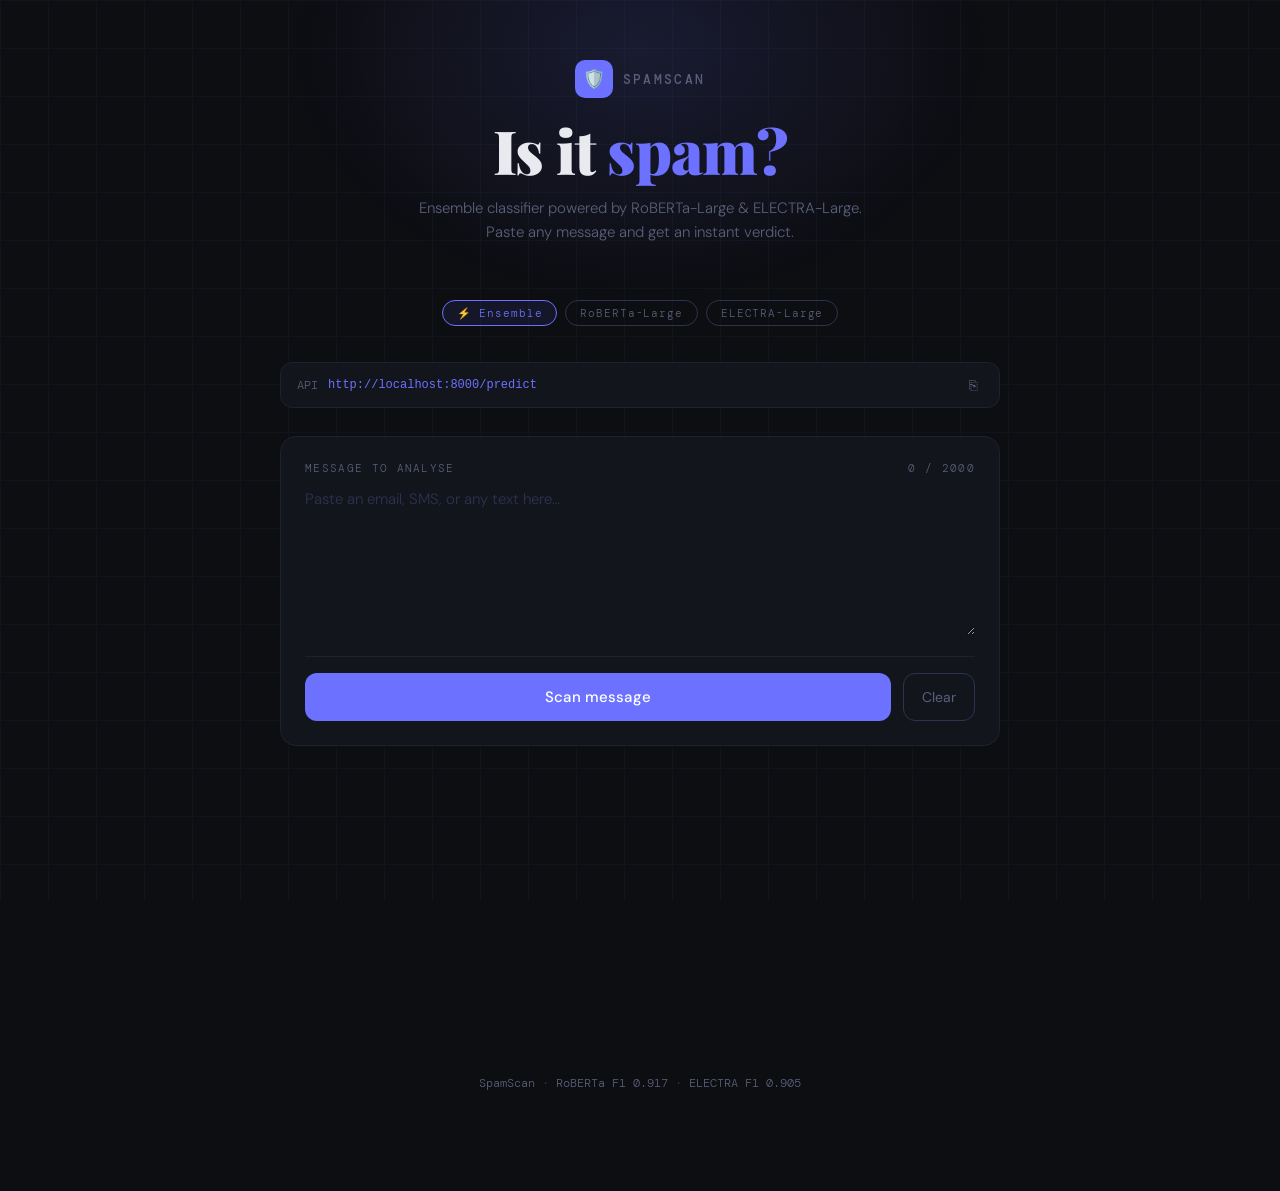
==== webapp.html @ 63e4137a "API Start" ====
<!DOCTYPE html>
<html lang="en">
<head>
<meta charset="UTF-8" />
<meta name="viewport" content="width=device-width, initial-scale=1.0" />
<title>SpamScan — Spam Detection</title>
<link rel="preconnect" href="https://fonts.googleapis.com" />
<link href="https://fonts.googleapis.com/css2?family=DM+Mono:wght@400;500&family=Playfair+Display:wght@700;900&family=DM+Sans:wght@300;400;500&display=swap" rel="stylesheet" />

<style>
  :root {
    --bg:        #0d0e12;
    --surface:   #13151c;
    --border:    #1e2130;
    --border-hi: #2e3250;
    --text:      #e8eaf0;
    --muted:     #5a5f7a;
    --accent:    #6c72ff;
    --accent-lo: #6c72ff18;
    --spam:      #ff4f6b;
    --spam-lo:   #ff4f6b18;
    --ham:       #2ecc8f;
    --ham-lo:    #2ecc8f18;
    --radius:    12px;
  }

  *, *::before, *::after { box-sizing: border-box; margin: 0; padding: 0; }

  body {
    background: var(--bg);
    color: var(--text);
    font-family: 'DM Sans', sans-serif;
    font-weight: 300;
    min-height: 100vh;
    display: flex;
    flex-direction: column;
    align-items: center;
    padding: 60px 20px 100px;
    overflow-x: hidden;
  }

  /* ── Background grid ── */
  body::before {
    content: '';
    position: fixed;
    inset: 0;
    background-image:
      linear-gradient(var(--border) 1px, transparent 1px),
      linear-gradient(90deg, var(--border) 1px, transparent 1px);
    background-size: 48px 48px;
    opacity: 0.35;
    pointer-events: none;
    z-index: 0;
  }

  body::after {
    content: '';
    position: fixed;
    top: -200px; left: 50%;
    transform: translateX(-50%);
    width: 700px; height: 500px;
    background: radial-gradient(ellipse at center, #6c72ff22 0%, transparent 70%);
    pointer-events: none;
    z-index: 0;
  }

  .wrap {
    position: relative;
    z-index: 1;
    width: 100%;
    max-width: 720px;
  }

  /* ── Header ── */
  header {
    margin-bottom: 56px;
    text-align: center;
  }

  .logo-mark {
    display: inline-flex;
    align-items: center;
    gap: 10px;
    margin-bottom: 20px;
  }

  .logo-icon {
    width: 38px; height: 38px;
    background: var(--accent);
    border-radius: 10px;
    display: flex; align-items: center; justify-content: center;
    font-size: 18px;
  }

  .logo-name {
    font-family: 'DM Mono', monospace;
    font-size: 13px;
    font-weight: 500;
    letter-spacing: 0.18em;
    text-transform: uppercase;
    color: var(--muted);
  }

  h1 {
    font-family: 'Playfair Display', serif;
    font-size: clamp(2.4rem, 6vw, 3.8rem);
    font-weight: 900;
    line-height: 1.05;
    letter-spacing: -0.02em;
    margin-bottom: 14px;
  }

  h1 span { color: var(--accent); }

  .subtitle {
    color: var(--muted);
    font-size: 15px;
    line-height: 1.6;
    max-width: 460px;
    margin: 0 auto;
  }

  /* ── Model badge row ── */
  .model-row {
    display: flex;
    gap: 8px;
    justify-content: center;
    margin-bottom: 36px;
    flex-wrap: wrap;
  }

  .model-badge {
    padding: 5px 14px;
    border-radius: 999px;
    border: 1px solid var(--border-hi);
    font-family: 'DM Mono', monospace;
    font-size: 11px;
    letter-spacing: 0.08em;
    color: var(--muted);
    cursor: pointer;
    transition: all 0.18s;
    user-select: none;
  }

  .model-badge:hover { border-color: var(--accent); color: var(--accent); }

  .model-badge.active {
    background: var(--accent-lo);
    border-color: var(--accent);
    color: var(--accent);
  }

  /* ── Input card ── */
  .input-card {
    background: var(--surface);
    border: 1px solid var(--border);
    border-radius: 16px;
    padding: 24px;
    margin-bottom: 24px;
    transition: border-color 0.2s;
  }

  .input-card:focus-within { border-color: var(--border-hi); }

  .input-label {
    font-family: 'DM Mono', monospace;
    font-size: 11px;
    letter-spacing: 0.12em;
    text-transform: uppercase;
    color: var(--muted);
    margin-bottom: 12px;
    display: flex;
    justify-content: space-between;
    align-items: center;
  }

  #char-count { font-size: 11px; color: var(--muted); }

  textarea {
    width: 100%;
    min-height: 148px;
    background: transparent;
    border: none;
    outline: none;
    color: var(--text);
    font-family: 'DM Sans', sans-serif;
    font-size: 15px;
    font-weight: 300;
    line-height: 1.7;
    resize: vertical;
  }

  textarea::placeholder { color: #2e3250; }

  .btn-row {
    display: flex;
    gap: 12px;
    align-items: center;
    margin-top: 16px;
    padding-top: 16px;
    border-top: 1px solid var(--border);
  }

  .btn-scan {
    flex: 1;
    padding: 14px 24px;
    background: var(--accent);
    border: none;
    border-radius: var(--radius);
    color: #fff;
    font-family: 'DM Sans', sans-serif;
    font-size: 15px;
    font-weight: 500;
    letter-spacing: 0.01em;
    cursor: pointer;
    transition: opacity 0.18s, transform 0.12s;
    display: flex;
    align-items: center;
    justify-content: center;
    gap: 8px;
  }

  .btn-scan:hover { opacity: 0.88; }
  .btn-scan:active { transform: scale(0.98); }
  .btn-scan:disabled { opacity: 0.4; cursor: not-allowed; }

  .btn-clear {
    padding: 14px 18px;
    background: transparent;
    border: 1px solid var(--border-hi);
    border-radius: var(--radius);
    color: var(--muted);
    font-family: 'DM Sans', sans-serif;
    font-size: 14px;
    cursor: pointer;
    transition: all 0.18s;
  }

  .btn-clear:hover { border-color: var(--text); color: var(--text); }

  /* ── Spinner ── */
  .spinner {
    width: 16px; height: 16px;
    border: 2px solid #ffffff44;
    border-top-color: #fff;
    border-radius: 50%;
    animation: spin 0.7s linear infinite;
    display: none;
  }

  @keyframes spin { to { transform: rotate(360deg); } }

  /* ── Result card ── */
  .result-card {
    background: var(--surface);
    border: 1px solid var(--border);
    border-radius: 16px;
    overflow: hidden;
    opacity: 0;
    transform: translateY(16px);
    transition: opacity 0.35s, transform 0.35s;
    margin-bottom: 24px;
  }

  .result-card.visible { opacity: 1; transform: translateY(0); }

  .result-card.spam  { border-color: var(--spam);  }
  .result-card.ham   { border-color: var(--ham);   }

  .result-header {
    padding: 20px 24px;
    display: flex;
    align-items: center;
    gap: 14px;
  }

  .result-card.spam .result-header { background: var(--spam-lo); }
  .result-card.ham  .result-header { background: var(--ham-lo); }

  .verdict-icon {
    font-size: 28px;
    line-height: 1;
  }

  .verdict-label {
    flex: 1;
  }

  .verdict-label h2 {
    font-family: 'Playfair Display', serif;
    font-size: 1.55rem;
    font-weight: 700;
    letter-spacing: -0.01em;
    line-height: 1.1;
  }

  .result-card.spam .verdict-label h2 { color: var(--spam); }
  .result-card.ham  .verdict-label h2 { color: var(--ham); }

  .verdict-label p {
    font-size: 13px;
    color: var(--muted);
    margin-top: 3px;
  }

  .prob-big {
    font-family: 'DM Mono', monospace;
    font-size: 2rem;
    font-weight: 500;
    line-height: 1;
  }

  .result-card.spam .prob-big { color: var(--spam); }
  .result-card.ham  .prob-big { color: var(--ham); }

  /* ── Progress bar ── */
  .prob-bar-wrap {
    padding: 0 24px 20px;
  }

  .prob-bar-track {
    height: 6px;
    background: var(--border);
    border-radius: 3px;
    overflow: hidden;
    margin-bottom: 8px;
  }

  .prob-bar-fill {
    height: 100%;
    border-radius: 3px;
    width: 0%;
    transition: width 0.7s cubic-bezier(0.22, 1, 0.36, 1);
  }

  .result-card.spam .prob-bar-fill { background: var(--spam); }
  .result-card.ham  .prob-bar-fill { background: var(--ham); }

  .prob-bar-labels {
    display: flex;
    justify-content: space-between;
    font-family: 'DM Mono', monospace;
    font-size: 10px;
    color: var(--muted);
  }

  /* ── Model breakdown ── */
  .breakdown {
    border-top: 1px solid var(--border);
    padding: 18px 24px;
    display: grid;
    grid-template-columns: 1fr 1fr;
    gap: 12px;
  }

  .model-row-item {
    background: var(--bg);
    border: 1px solid var(--border);
    border-radius: 10px;
    padding: 14px 16px;
  }

  .model-row-item .m-name {
    font-family: 'DM Mono', monospace;
    font-size: 10px;
    letter-spacing: 0.1em;
    text-transform: uppercase;
    color: var(--muted);
    margin-bottom: 6px;
  }

  .model-row-item .m-prob {
    font-family: 'DM Mono', monospace;
    font-size: 1.2rem;
    font-weight: 500;
  }

  .model-row-item .m-verdict {
    font-size: 12px;
    margin-top: 2px;
  }

  .col-spam { color: var(--spam); }
  .col-ham  { color: var(--ham); }

  /* ── Error ── */
  .error-banner {
    background: #ff4f6b18;
    border: 1px solid var(--spam);
    border-radius: var(--radius);
    padding: 14px 18px;
    font-size: 14px;
    color: var(--spam);
    margin-bottom: 20px;
    display: none;
  }

  /* ── Footer ── */
  footer {
    margin-top: 40px;
    text-align: center;
    font-size: 12px;
    color: var(--muted);
    font-family: 'DM Mono', monospace;
  }

  footer span { color: var(--border-hi); }

  /* ── API url hint ── */
  .api-hint {
    display: flex;
    align-items: center;
    gap: 10px;
    background: var(--surface);
    border: 1px solid var(--border);
    border-radius: var(--radius);
    padding: 12px 16px;
    margin-bottom: 28px;
    font-family: 'DM Mono', monospace;
    font-size: 12px;
    color: var(--muted);
  }

  .api-hint code {
    color: var(--accent);
    flex: 1;
    overflow: hidden;
    text-overflow: ellipsis;
    white-space: nowrap;
  }

  .copy-btn {
    background: none;
    border: none;
    color: var(--muted);
    cursor: pointer;
    font-size: 14px;
    padding: 2px 6px;
    border-radius: 4px;
    transition: color 0.15s;
  }

  .copy-btn:hover { color: var(--text); }
</style>
</head>
<body>
<div class="wrap">

  <header>
    <div class="logo-mark">
      <div class="logo-icon">🛡️</div>
      <span class="logo-name">SpamScan</span>
    </div>
    <h1>Is it <span>spam?</span></h1>
    <p class="subtitle">Ensemble classifier powered by RoBERTa-Large &amp; ELECTRA-Large. Paste any message and get an instant verdict.</p>
  </header>

  <!-- Model selector -->
  <div class="model-row">
    <div class="model-badge active" data-model="ensemble">⚡ Ensemble</div>
    <div class="model-badge" data-model="roberta">RoBERTa-Large</div>
    <div class="model-badge" data-model="electra">ELECTRA-Large</div>
  </div>

  <!-- API URL hint -->
  <div class="api-hint">
    <span>API</span>
    <code id="api-url">http://localhost:8000/predict</code>
    <button class="copy-btn" onclick="copyAPI()" title="Copy URL">⎘</button>
  </div>

  <!-- Error banner -->
  <div class="error-banner" id="error-banner"></div>

  <!-- Input -->
  <div class="input-card">
    <div class="input-label">
      <span>Message to analyse</span>
      <span id="char-count">0 / 2000</span>
    </div>
    <textarea id="msg-input" maxlength="2000"
      placeholder="Paste an email, SMS, or any text here…"></textarea>
    <div class="btn-row">
      <button class="btn-scan" id="scan-btn" onclick="runScan()">
        <div class="spinner" id="spinner"></div>
        <span id="btn-label">Scan message</span>
      </button>
      <button class="btn-clear" onclick="clearAll()">Clear</button>
    </div>
  </div>

  <!-- Result -->
  <div class="result-card" id="result-card">
    <div class="result-header">
      <div class="verdict-icon" id="verdict-icon">🛡️</div>
      <div class="verdict-label">
        <h2 id="verdict-text">—</h2>
        <p id="verdict-sub">—</p>
      </div>
      <div class="prob-big" id="prob-big">—</div>
    </div>
    <div class="prob-bar-wrap">
      <div class="prob-bar-track">
        <div class="prob-bar-fill" id="prob-bar"></div>
      </div>
      <div class="prob-bar-labels">
        <span>Ham</span>
        <span id="threshold-label">Threshold: 0.35</span>
        <span>Spam</span>
      </div>
    </div>
    <div class="breakdown" id="breakdown">
      <div class="model-row-item" id="roberta-item">
        <div class="m-name">RoBERTa-Large</div>
        <div class="m-prob" id="roberta-prob">—</div>
        <div class="m-verdict" id="roberta-verdict">—</div>
      </div>
      <div class="model-row-item" id="electra-item">
        <div class="m-name">ELECTRA-Large</div>
        <div class="m-prob" id="electra-prob">—</div>
        <div class="m-verdict" id="electra-verdict">—</div>
      </div>
    </div>
  </div>

  <footer>
    SpamScan <span>·</span> RoBERTa F1 0.917 <span>·</span> ELECTRA F1 0.905
  </footer>

</div>

<script>
  // ── Config ────────────────────────────────────────────────────────────────
  const API_BASE = 'http://localhost:8000';
  let selectedModel = 'ensemble';

  // ── Model selector ────────────────────────────────────────────────────────
  document.querySelectorAll('.model-badge').forEach(badge => {
    badge.addEventListener('click', () => {
      document.querySelectorAll('.model-badge').forEach(b => b.classList.remove('active'));
      badge.classList.add('active');
      selectedModel = badge.dataset.model;
    });
  });

  // ── Char counter ──────────────────────────────────────────────────────────
  const input = document.getElementById('msg-input');
  input.addEventListener('input', () => {
    document.getElementById('char-count').textContent = `${input.value.length} / 2000`;
  });

  // ── Scan ──────────────────────────────────────────────────────────────────
  async function runScan() {
    const text = input.value.trim();
    if (!text) return;

    setLoading(true);
    hideError();
    hideResult();

    try {
      const res = await fetch(`${API_BASE}/predict`, {
        method: 'POST',
        headers: { 'Content-Type': 'application/json' },
        body: JSON.stringify({ text, model: selectedModel }),
      });

      if (!res.ok) {
        const err = await res.json().catch(() => ({ detail: res.statusText }));
        throw new Error(err.detail || 'Request failed');
      }

      const data = await res.json();
      renderResult(data);
    } catch (e) {
      showError(e.message.includes('Failed to fetch')
        ? 'Cannot reach the API. Make sure the server is running at ' + API_BASE
        : e.message);
    } finally {
      setLoading(false);
    }
  }

  function renderResult(data) {
    const isSpam = data.is_spam;
    const prob   = data.spam_probability;
    const pct    = Math.round(prob * 100);

    const card = document.getElementById('result-card');
    card.className = 'result-card ' + (isSpam ? 'spam' : 'ham');

    document.getElementById('verdict-icon').textContent = isSpam ? '🚨' : '✅';
    document.getElementById('verdict-text').textContent = isSpam ? 'Spam detected' : 'Looks clean';
    document.getElementById('verdict-sub').textContent  = isSpam
      ? `Classified as spam by ${data.model_used} model`
      : `No spam signals found — classified as ham`;

    document.getElementById('prob-big').textContent = pct + '%';
    document.getElementById('threshold-label').textContent =
      `Threshold: ${Math.round(data.ensemble_threshold * 100)}%`;

    // Animate bar after paint
    requestAnimationFrame(() => {
      document.getElementById('prob-bar').style.width = pct + '%';
    });

    // Individual model scores
    if (data.roberta) {
      const rp = Math.round(data.roberta.spam_probability * 100);
      document.getElementById('roberta-prob').textContent = rp + '%';
      document.getElementById('roberta-prob').className = 'm-prob ' + (data.roberta.is_spam ? 'col-spam' : 'col-ham');
      document.getElementById('roberta-verdict').textContent = data.roberta.is_spam ? '🚨 Spam' : '✅ Ham';
      document.getElementById('roberta-verdict').className = 'm-verdict ' + (data.roberta.is_spam ? 'col-spam' : 'col-ham');
    }

    if (data.electra) {
      const ep = Math.round(data.electra.spam_probability * 100);
      document.getElementById('electra-prob').textContent = ep + '%';
      document.getElementById('electra-prob').className = 'm-prob ' + (data.electra.is_spam ? 'col-spam' : 'col-ham');
      document.getElementById('electra-verdict').textContent = data.electra.is_spam ? '🚨 Spam' : '✅ Ham';
      document.getElementById('electra-verdict').className = 'm-verdict ' + (data.electra.is_spam ? 'col-spam' : 'col-ham');
    }

    // Hide breakdown when single model
    document.getElementById('breakdown').style.display =
      (data.model_used === 'ensemble') ? 'grid' : 'none';

    // Animate in
    requestAnimationFrame(() => { card.classList.add('visible'); });
  }

  // ── Helpers ───────────────────────────────────────────────────────────────
  function setLoading(on) {
    document.getElementById('scan-btn').disabled = on;
    document.getElementById('spinner').style.display  = on ? 'block' : 'none';
    document.getElementById('btn-label').textContent  = on ? 'Scanning…' : 'Scan message';
  }

  function hideResult() {
    const card = document.getElementById('result-card');
    card.classList.remove('visible');
    document.getElementById('prob-bar').style.width = '0%';
  }

  function clearAll() {
    input.value = '';
    document.getElementById('char-count').textContent = '0 / 2000';
    hideResult();
    hideError();
  }

  function showError(msg) {
    const el = document.getElementById('error-banner');
    el.textContent = '⚠ ' + msg;
    el.style.display = 'block';
  }

  function hideError() {
    document.getElementById('error-banner').style.display = 'none';
  }

  function copyAPI() {
    navigator.clipboard.writeText(`${API_BASE}/predict`).then(() => {
      const btn = document.querySelector('.copy-btn');
      btn.textContent = '✓';
      setTimeout(() => btn.textContent = '⎘', 1500);
    });
  }

  // Enter to submit (Shift+Enter = newline)
  input.addEventListener('keydown', e => {
    if (e.key === 'Enter' && !e.shiftKey) { e.preventDefault(); runScan(); }
  });
</script>
</body>
</html>
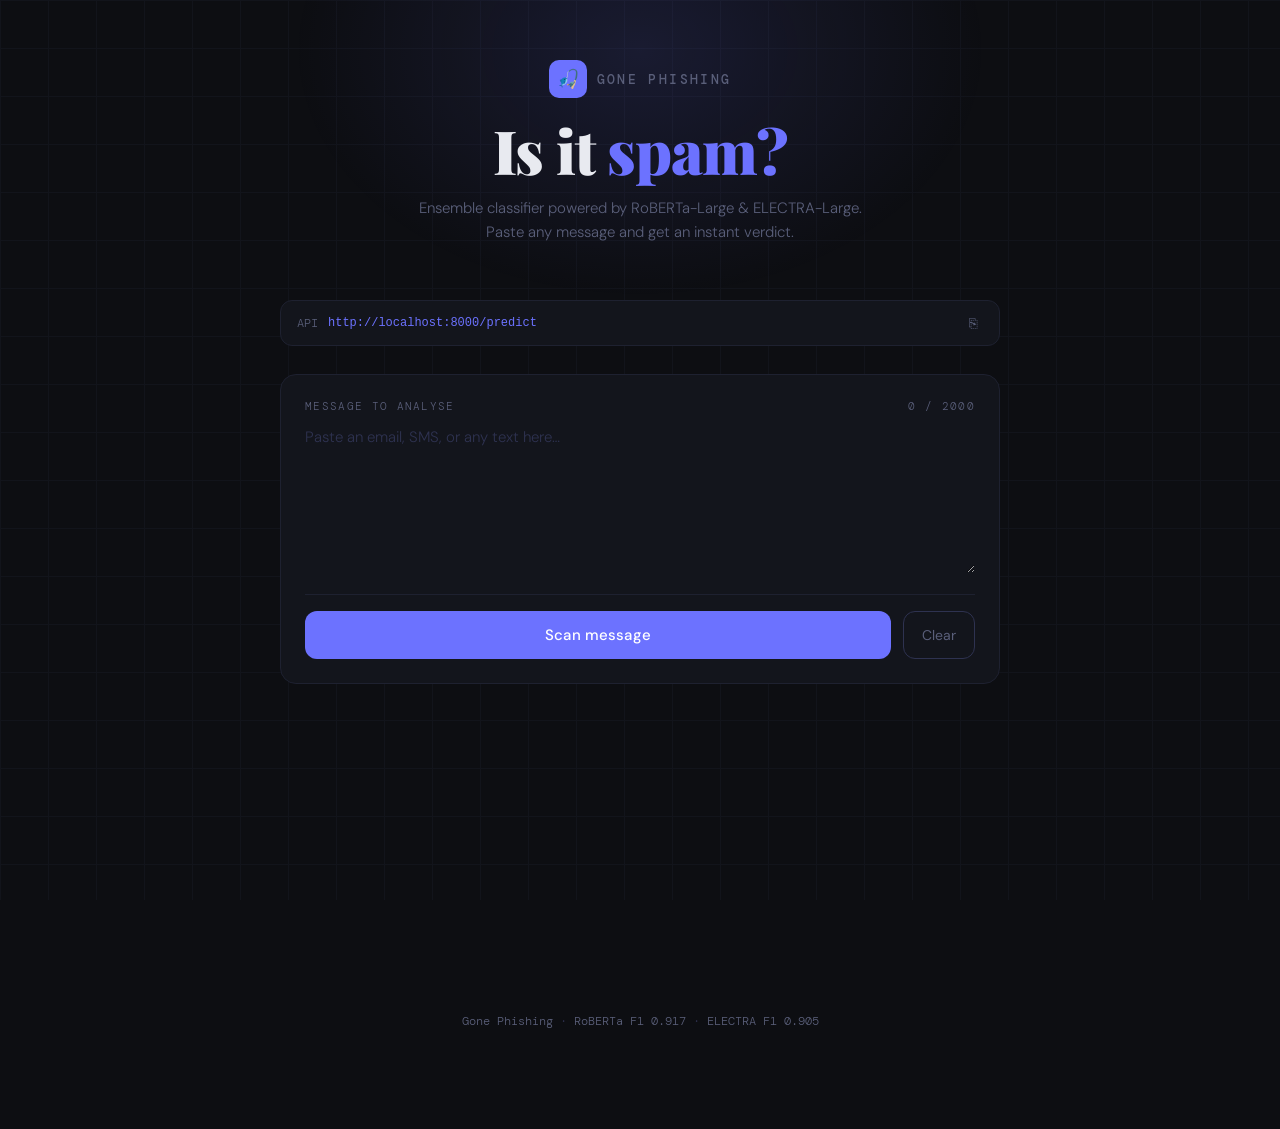
==== commit 51df4921: "Clean up structure" ====
--- a/webapp.html
+++ b/webapp.html
@@ -1,466 +1,24 @@
 <!DOCTYPE html>
 <html lang="en">
 <head>
-<meta charset="UTF-8" />
-<meta name="viewport" content="width=device-width, initial-scale=1.0" />
-<title>SpamScan — Spam Detection</title>
-<link rel="preconnect" href="https://fonts.googleapis.com" />
-<link href="https://fonts.googleapis.com/css2?family=DM+Mono:wght@400;500&family=Playfair+Display:wght@700;900&family=DM+Sans:wght@300;400;500&display=swap" rel="stylesheet" />
-
-<style>
-  :root {
-    --bg:        #0d0e12;
-    --surface:   #13151c;
-    --border:    #1e2130;
-    --border-hi: #2e3250;
-    --text:      #e8eaf0;
-    --muted:     #5a5f7a;
-    --accent:    #6c72ff;
-    --accent-lo: #6c72ff18;
-    --spam:      #ff4f6b;
-    --spam-lo:   #ff4f6b18;
-    --ham:       #2ecc8f;
-    --ham-lo:    #2ecc8f18;
-    --radius:    12px;
-  }
-
-  *, *::before, *::after { box-sizing: border-box; margin: 0; padding: 0; }
-
-  body {
-    background: var(--bg);
-    color: var(--text);
-    font-family: 'DM Sans', sans-serif;
-    font-weight: 300;
-    min-height: 100vh;
-    display: flex;
-    flex-direction: column;
-    align-items: center;
-    padding: 60px 20px 100px;
-    overflow-x: hidden;
-  }
-
-  /* ── Background grid ── */
-  body::before {
-    content: '';
-    position: fixed;
-    inset: 0;
-    background-image:
-      linear-gradient(var(--border) 1px, transparent 1px),
-      linear-gradient(90deg, var(--border) 1px, transparent 1px);
-    background-size: 48px 48px;
-    opacity: 0.35;
-    pointer-events: none;
-    z-index: 0;
-  }
-
-  body::after {
-    content: '';
-    position: fixed;
-    top: -200px; left: 50%;
-    transform: translateX(-50%);
-    width: 700px; height: 500px;
-    background: radial-gradient(ellipse at center, #6c72ff22 0%, transparent 70%);
-    pointer-events: none;
-    z-index: 0;
-  }
-
-  .wrap {
-    position: relative;
-    z-index: 1;
-    width: 100%;
-    max-width: 720px;
-  }
-
-  /* ── Header ── */
-  header {
-    margin-bottom: 56px;
-    text-align: center;
-  }
-
-  .logo-mark {
-    display: inline-flex;
-    align-items: center;
-    gap: 10px;
-    margin-bottom: 20px;
-  }
-
-  .logo-icon {
-    width: 38px; height: 38px;
-    background: var(--accent);
-    border-radius: 10px;
-    display: flex; align-items: center; justify-content: center;
-    font-size: 18px;
-  }
-
-  .logo-name {
-    font-family: 'DM Mono', monospace;
-    font-size: 13px;
-    font-weight: 500;
-    letter-spacing: 0.18em;
-    text-transform: uppercase;
-    color: var(--muted);
-  }
-
-  h1 {
-    font-family: 'Playfair Display', serif;
-    font-size: clamp(2.4rem, 6vw, 3.8rem);
-    font-weight: 900;
-    line-height: 1.05;
-    letter-spacing: -0.02em;
-    margin-bottom: 14px;
-  }
-
-  h1 span { color: var(--accent); }
-
-  .subtitle {
-    color: var(--muted);
-    font-size: 15px;
-    line-height: 1.6;
-    max-width: 460px;
-    margin: 0 auto;
-  }
-
-  /* ── Model badge row ── */
-  .model-row {
-    display: flex;
-    gap: 8px;
-    justify-content: center;
-    margin-bottom: 36px;
-    flex-wrap: wrap;
-  }
-
-  .model-badge {
-    padding: 5px 14px;
-    border-radius: 999px;
-    border: 1px solid var(--border-hi);
-    font-family: 'DM Mono', monospace;
-    font-size: 11px;
-    letter-spacing: 0.08em;
-    color: var(--muted);
-    cursor: pointer;
-    transition: all 0.18s;
-    user-select: none;
-  }
-
-  .model-badge:hover { border-color: var(--accent); color: var(--accent); }
-
-  .model-badge.active {
-    background: var(--accent-lo);
-    border-color: var(--accent);
-    color: var(--accent);
-  }
-
-  /* ── Input card ── */
-  .input-card {
-    background: var(--surface);
-    border: 1px solid var(--border);
-    border-radius: 16px;
-    padding: 24px;
-    margin-bottom: 24px;
-    transition: border-color 0.2s;
-  }
-
-  .input-card:focus-within { border-color: var(--border-hi); }
-
-  .input-label {
-    font-family: 'DM Mono', monospace;
-    font-size: 11px;
-    letter-spacing: 0.12em;
-    text-transform: uppercase;
-    color: var(--muted);
-    margin-bottom: 12px;
-    display: flex;
-    justify-content: space-between;
-    align-items: center;
-  }
-
-  #char-count { font-size: 11px; color: var(--muted); }
-
-  textarea {
-    width: 100%;
-    min-height: 148px;
-    background: transparent;
-    border: none;
-    outline: none;
-    color: var(--text);
-    font-family: 'DM Sans', sans-serif;
-    font-size: 15px;
-    font-weight: 300;
-    line-height: 1.7;
-    resize: vertical;
-  }
-
-  textarea::placeholder { color: #2e3250; }
-
-  .btn-row {
-    display: flex;
-    gap: 12px;
-    align-items: center;
-    margin-top: 16px;
-    padding-top: 16px;
-    border-top: 1px solid var(--border);
-  }
-
-  .btn-scan {
-    flex: 1;
-    padding: 14px 24px;
-    background: var(--accent);
-    border: none;
-    border-radius: var(--radius);
-    color: #fff;
-    font-family: 'DM Sans', sans-serif;
-    font-size: 15px;
-    font-weight: 500;
-    letter-spacing: 0.01em;
-    cursor: pointer;
-    transition: opacity 0.18s, transform 0.12s;
-    display: flex;
-    align-items: center;
-    justify-content: center;
-    gap: 8px;
-  }
-
-  .btn-scan:hover { opacity: 0.88; }
-  .btn-scan:active { transform: scale(0.98); }
-  .btn-scan:disabled { opacity: 0.4; cursor: not-allowed; }
-
-  .btn-clear {
-    padding: 14px 18px;
-    background: transparent;
-    border: 1px solid var(--border-hi);
-    border-radius: var(--radius);
-    color: var(--muted);
-    font-family: 'DM Sans', sans-serif;
-    font-size: 14px;
-    cursor: pointer;
-    transition: all 0.18s;
-  }
-
-  .btn-clear:hover { border-color: var(--text); color: var(--text); }
-
-  /* ── Spinner ── */
-  .spinner {
-    width: 16px; height: 16px;
-    border: 2px solid #ffffff44;
-    border-top-color: #fff;
-    border-radius: 50%;
-    animation: spin 0.7s linear infinite;
-    display: none;
-  }
-
-  @keyframes spin { to { transform: rotate(360deg); } }
-
-  /* ── Result card ── */
-  .result-card {
-    background: var(--surface);
-    border: 1px solid var(--border);
-    border-radius: 16px;
-    overflow: hidden;
-    opacity: 0;
-    transform: translateY(16px);
-    transition: opacity 0.35s, transform 0.35s;
-    margin-bottom: 24px;
-  }
-
-  .result-card.visible { opacity: 1; transform: translateY(0); }
-
-  .result-card.spam  { border-color: var(--spam);  }
-  .result-card.ham   { border-color: var(--ham);   }
-
-  .result-header {
-    padding: 20px 24px;
-    display: flex;
-    align-items: center;
-    gap: 14px;
-  }
-
-  .result-card.spam .result-header { background: var(--spam-lo); }
-  .result-card.ham  .result-header { background: var(--ham-lo); }
-
-  .verdict-icon {
-    font-size: 28px;
-    line-height: 1;
-  }
-
-  .verdict-label {
-    flex: 1;
-  }
-
-  .verdict-label h2 {
-    font-family: 'Playfair Display', serif;
-    font-size: 1.55rem;
-    font-weight: 700;
-    letter-spacing: -0.01em;
-    line-height: 1.1;
-  }
-
-  .result-card.spam .verdict-label h2 { color: var(--spam); }
-  .result-card.ham  .verdict-label h2 { color: var(--ham); }
-
-  .verdict-label p {
-    font-size: 13px;
-    color: var(--muted);
-    margin-top: 3px;
-  }
-
-  .prob-big {
-    font-family: 'DM Mono', monospace;
-    font-size: 2rem;
-    font-weight: 500;
-    line-height: 1;
-  }
-
-  .result-card.spam .prob-big { color: var(--spam); }
-  .result-card.ham  .prob-big { color: var(--ham); }
-
-  /* ── Progress bar ── */
-  .prob-bar-wrap {
-    padding: 0 24px 20px;
-  }
-
-  .prob-bar-track {
-    height: 6px;
-    background: var(--border);
-    border-radius: 3px;
-    overflow: hidden;
-    margin-bottom: 8px;
-  }
-
-  .prob-bar-fill {
-    height: 100%;
-    border-radius: 3px;
-    width: 0%;
-    transition: width 0.7s cubic-bezier(0.22, 1, 0.36, 1);
-  }
-
-  .result-card.spam .prob-bar-fill { background: var(--spam); }
-  .result-card.ham  .prob-bar-fill { background: var(--ham); }
-
-  .prob-bar-labels {
-    display: flex;
-    justify-content: space-between;
-    font-family: 'DM Mono', monospace;
-    font-size: 10px;
-    color: var(--muted);
-  }
-
-  /* ── Model breakdown ── */
-  .breakdown {
-    border-top: 1px solid var(--border);
-    padding: 18px 24px;
-    display: grid;
-    grid-template-columns: 1fr 1fr;
-    gap: 12px;
-  }
-
-  .model-row-item {
-    background: var(--bg);
-    border: 1px solid var(--border);
-    border-radius: 10px;
-    padding: 14px 16px;
-  }
-
-  .model-row-item .m-name {
-    font-family: 'DM Mono', monospace;
-    font-size: 10px;
-    letter-spacing: 0.1em;
-    text-transform: uppercase;
-    color: var(--muted);
-    margin-bottom: 6px;
-  }
-
-  .model-row-item .m-prob {
-    font-family: 'DM Mono', monospace;
-    font-size: 1.2rem;
-    font-weight: 500;
-  }
-
-  .model-row-item .m-verdict {
-    font-size: 12px;
-    margin-top: 2px;
-  }
-
-  .col-spam { color: var(--spam); }
-  .col-ham  { color: var(--ham); }
-
-  /* ── Error ── */
-  .error-banner {
-    background: #ff4f6b18;
-    border: 1px solid var(--spam);
-    border-radius: var(--radius);
-    padding: 14px 18px;
-    font-size: 14px;
-    color: var(--spam);
-    margin-bottom: 20px;
-    display: none;
-  }
-
-  /* ── Footer ── */
-  footer {
-    margin-top: 40px;
-    text-align: center;
-    font-size: 12px;
-    color: var(--muted);
-    font-family: 'DM Mono', monospace;
-  }
-
-  footer span { color: var(--border-hi); }
-
-  /* ── API url hint ── */
-  .api-hint {
-    display: flex;
-    align-items: center;
-    gap: 10px;
-    background: var(--surface);
-    border: 1px solid var(--border);
-    border-radius: var(--radius);
-    padding: 12px 16px;
-    margin-bottom: 28px;
-    font-family: 'DM Mono', monospace;
-    font-size: 12px;
-    color: var(--muted);
-  }
-
-  .api-hint code {
-    color: var(--accent);
-    flex: 1;
-    overflow: hidden;
-    text-overflow: ellipsis;
-    white-space: nowrap;
-  }
-
-  .copy-btn {
-    background: none;
-    border: none;
-    color: var(--muted);
-    cursor: pointer;
-    font-size: 14px;
-    padding: 2px 6px;
-    border-radius: 4px;
-    transition: color 0.15s;
-  }
-
-  .copy-btn:hover { color: var(--text); }
-</style>
+  <meta charset="UTF-8" />
+  <meta name="viewport" content="width=device-width, initial-scale=1.0" />
+  <title>Gone Phishing — Spam Detection</title>
+  <link rel="preconnect" href="https://fonts.googleapis.com" />
+  <link href="https://fonts.googleapis.com/css2?family=DM+Mono:wght@400;500&family=Playfair+Display:wght@700;900&family=DM+Sans:wght@300;400;500&display=swap" rel="stylesheet" />
+  <link rel="stylesheet" href="style.css" />
 </head>
 <body>
 <div class="wrap">
 
   <header>
     <div class="logo-mark">
-      <div class="logo-icon">🛡️</div>
-      <span class="logo-name">SpamScan</span>
+      <div class="logo-icon">🎣</div>
+      <span class="logo-name">Gone Phishing</span>
     </div>
     <h1>Is it <span>spam?</span></h1>
     <p class="subtitle">Ensemble classifier powered by RoBERTa-Large &amp; ELECTRA-Large. Paste any message and get an instant verdict.</p>
   </header>
-
-  <!-- Model selector -->
-  <div class="model-row">
-    <div class="model-badge active" data-model="ensemble">⚡ Ensemble</div>
-    <div class="model-badge" data-model="roberta">RoBERTa-Large</div>
-    <div class="model-badge" data-model="electra">ELECTRA-Large</div>
-  </div>
 
   <!-- API URL hint -->
   <div class="api-hint">
@@ -505,7 +63,7 @@
       </div>
       <div class="prob-bar-labels">
         <span>Ham</span>
-        <span id="threshold-label">Threshold: 0.35</span>
+        <span id="threshold-label">Threshold: 35%</span>
         <span>Spam</span>
       </div>
     </div>
@@ -524,153 +82,10 @@
   </div>
 
   <footer>
-    SpamScan <span>·</span> RoBERTa F1 0.917 <span>·</span> ELECTRA F1 0.905
+    Gone Phishing <span>·</span> RoBERTa F1 0.917 <span>·</span> ELECTRA F1 0.905
   </footer>
 
 </div>
-
-<script>
-  // ── Config ────────────────────────────────────────────────────────────────
-  const API_BASE = 'http://localhost:8000';
-  let selectedModel = 'ensemble';
-
-  // ── Model selector ────────────────────────────────────────────────────────
-  document.querySelectorAll('.model-badge').forEach(badge => {
-    badge.addEventListener('click', () => {
-      document.querySelectorAll('.model-badge').forEach(b => b.classList.remove('active'));
-      badge.classList.add('active');
-      selectedModel = badge.dataset.model;
-    });
-  });
-
-  // ── Char counter ──────────────────────────────────────────────────────────
-  const input = document.getElementById('msg-input');
-  input.addEventListener('input', () => {
-    document.getElementById('char-count').textContent = `${input.value.length} / 2000`;
-  });
-
-  // ── Scan ──────────────────────────────────────────────────────────────────
-  async function runScan() {
-    const text = input.value.trim();
-    if (!text) return;
-
-    setLoading(true);
-    hideError();
-    hideResult();
-
-    try {
-      const res = await fetch(`${API_BASE}/predict`, {
-        method: 'POST',
-        headers: { 'Content-Type': 'application/json' },
-        body: JSON.stringify({ text, model: selectedModel }),
-      });
-
-      if (!res.ok) {
-        const err = await res.json().catch(() => ({ detail: res.statusText }));
-        throw new Error(err.detail || 'Request failed');
-      }
-
-      const data = await res.json();
-      renderResult(data);
-    } catch (e) {
-      showError(e.message.includes('Failed to fetch')
-        ? 'Cannot reach the API. Make sure the server is running at ' + API_BASE
-        : e.message);
-    } finally {
-      setLoading(false);
-    }
-  }
-
-  function renderResult(data) {
-    const isSpam = data.is_spam;
-    const prob   = data.spam_probability;
-    const pct    = Math.round(prob * 100);
-
-    const card = document.getElementById('result-card');
-    card.className = 'result-card ' + (isSpam ? 'spam' : 'ham');
-
-    document.getElementById('verdict-icon').textContent = isSpam ? '🚨' : '✅';
-    document.getElementById('verdict-text').textContent = isSpam ? 'Spam detected' : 'Looks clean';
-    document.getElementById('verdict-sub').textContent  = isSpam
-      ? `Classified as spam by ${data.model_used} model`
-      : `No spam signals found — classified as ham`;
-
-    document.getElementById('prob-big').textContent = pct + '%';
-    document.getElementById('threshold-label').textContent =
-      `Threshold: ${Math.round(data.ensemble_threshold * 100)}%`;
-
-    // Animate bar after paint
-    requestAnimationFrame(() => {
-      document.getElementById('prob-bar').style.width = pct + '%';
-    });
-
-    // Individual model scores
-    if (data.roberta) {
-      const rp = Math.round(data.roberta.spam_probability * 100);
-      document.getElementById('roberta-prob').textContent = rp + '%';
-      document.getElementById('roberta-prob').className = 'm-prob ' + (data.roberta.is_spam ? 'col-spam' : 'col-ham');
-      document.getElementById('roberta-verdict').textContent = data.roberta.is_spam ? '🚨 Spam' : '✅ Ham';
-      document.getElementById('roberta-verdict').className = 'm-verdict ' + (data.roberta.is_spam ? 'col-spam' : 'col-ham');
-    }
-
-    if (data.electra) {
-      const ep = Math.round(data.electra.spam_probability * 100);
-      document.getElementById('electra-prob').textContent = ep + '%';
-      document.getElementById('electra-prob').className = 'm-prob ' + (data.electra.is_spam ? 'col-spam' : 'col-ham');
-      document.getElementById('electra-verdict').textContent = data.electra.is_spam ? '🚨 Spam' : '✅ Ham';
-      document.getElementById('electra-verdict').className = 'm-verdict ' + (data.electra.is_spam ? 'col-spam' : 'col-ham');
-    }
-
-    // Hide breakdown when single model
-    document.getElementById('breakdown').style.display =
-      (data.model_used === 'ensemble') ? 'grid' : 'none';
-
-    // Animate in
-    requestAnimationFrame(() => { card.classList.add('visible'); });
-  }
-
-  // ── Helpers ───────────────────────────────────────────────────────────────
-  function setLoading(on) {
-    document.getElementById('scan-btn').disabled = on;
-    document.getElementById('spinner').style.display  = on ? 'block' : 'none';
-    document.getElementById('btn-label').textContent  = on ? 'Scanning…' : 'Scan message';
-  }
-
-  function hideResult() {
-    const card = document.getElementById('result-card');
-    card.classList.remove('visible');
-    document.getElementById('prob-bar').style.width = '0%';
-  }
-
-  function clearAll() {
-    input.value = '';
-    document.getElementById('char-count').textContent = '0 / 2000';
-    hideResult();
-    hideError();
-  }
-
-  function showError(msg) {
-    const el = document.getElementById('error-banner');
-    el.textContent = '⚠ ' + msg;
-    el.style.display = 'block';
-  }
-
-  function hideError() {
-    document.getElementById('error-banner').style.display = 'none';
-  }
-
-  function copyAPI() {
-    navigator.clipboard.writeText(`${API_BASE}/predict`).then(() => {
-      const btn = document.querySelector('.copy-btn');
-      btn.textContent = '✓';
-      setTimeout(() => btn.textContent = '⎘', 1500);
-    });
-  }
-
-  // Enter to submit (Shift+Enter = newline)
-  input.addEventListener('keydown', e => {
-    if (e.key === 'Enter' && !e.shiftKey) { e.preventDefault(); runScan(); }
-  });
-</script>
+<script src="app.js"></script>
 </body>
 </html>
--- a/style.css
+++ b/style.css
@@ -0,0 +1,401 @@
+:root {
+  --bg:        #0d0e12;
+  --surface:   #13151c;
+  --border:    #1e2130;
+  --border-hi: #2e3250;
+  --text:      #e8eaf0;
+  --muted:     #5a5f7a;
+  --accent:    #6c72ff;
+  --accent-lo: #6c72ff18;
+  --spam:      #ff4f6b;
+  --spam-lo:   #ff4f6b18;
+  --ham:       #2ecc8f;
+  --ham-lo:    #2ecc8f18;
+  --radius:    12px;
+}
+
+*, *::before, *::after { box-sizing: border-box; margin: 0; padding: 0; }
+
+body {
+  background: var(--bg);
+  color: var(--text);
+  font-family: 'DM Sans', sans-serif;
+  font-weight: 300;
+  min-height: 100vh;
+  display: flex;
+  flex-direction: column;
+  align-items: center;
+  padding: 60px 20px 100px;
+  overflow-x: hidden;
+}
+
+/* ── Background grid ── */
+body::before {
+  content: '';
+  position: fixed;
+  inset: 0;
+  background-image:
+    linear-gradient(var(--border) 1px, transparent 1px),
+    linear-gradient(90deg, var(--border) 1px, transparent 1px);
+  background-size: 48px 48px;
+  opacity: 0.35;
+  pointer-events: none;
+  z-index: 0;
+}
+
+body::after {
+  content: '';
+  position: fixed;
+  top: -200px; left: 50%;
+  transform: translateX(-50%);
+  width: 700px; height: 500px;
+  background: radial-gradient(ellipse at center, #6c72ff22 0%, transparent 70%);
+  pointer-events: none;
+  z-index: 0;
+}
+
+.wrap {
+  position: relative;
+  z-index: 1;
+  width: 100%;
+  max-width: 720px;
+}
+
+/* ── Header ── */
+header {
+  margin-bottom: 56px;
+  text-align: center;
+}
+
+.logo-mark {
+  display: inline-flex;
+  align-items: center;
+  gap: 10px;
+  margin-bottom: 20px;
+}
+
+.logo-icon {
+  width: 38px; height: 38px;
+  background: var(--accent);
+  border-radius: 10px;
+  display: flex; align-items: center; justify-content: center;
+  font-size: 18px;
+}
+
+.logo-name {
+  font-family: 'DM Mono', monospace;
+  font-size: 13px;
+  font-weight: 500;
+  letter-spacing: 0.18em;
+  text-transform: uppercase;
+  color: var(--muted);
+}
+
+h1 {
+  font-family: 'Playfair Display', serif;
+  font-size: clamp(2.4rem, 6vw, 3.8rem);
+  font-weight: 900;
+  line-height: 1.05;
+  letter-spacing: -0.02em;
+  margin-bottom: 14px;
+}
+
+h1 span { color: var(--accent); }
+
+.subtitle {
+  color: var(--muted);
+  font-size: 15px;
+  line-height: 1.6;
+  max-width: 460px;
+  margin: 0 auto;
+}
+
+/* ── Input card ── */
+.input-card {
+  background: var(--surface);
+  border: 1px solid var(--border);
+  border-radius: 16px;
+  padding: 24px;
+  margin-bottom: 24px;
+  transition: border-color 0.2s;
+}
+
+.input-card:focus-within { border-color: var(--border-hi); }
+
+.input-label {
+  font-family: 'DM Mono', monospace;
+  font-size: 11px;
+  letter-spacing: 0.12em;
+  text-transform: uppercase;
+  color: var(--muted);
+  margin-bottom: 12px;
+  display: flex;
+  justify-content: space-between;
+  align-items: center;
+}
+
+#char-count { font-size: 11px; color: var(--muted); }
+
+textarea {
+  width: 100%;
+  min-height: 148px;
+  background: transparent;
+  border: none;
+  outline: none;
+  color: var(--text);
+  font-family: 'DM Sans', sans-serif;
+  font-size: 15px;
+  font-weight: 300;
+  line-height: 1.7;
+  resize: vertical;
+}
+
+textarea::placeholder { color: #2e3250; }
+
+.btn-row {
+  display: flex;
+  gap: 12px;
+  align-items: center;
+  margin-top: 16px;
+  padding-top: 16px;
+  border-top: 1px solid var(--border);
+}
+
+.btn-scan {
+  flex: 1;
+  padding: 14px 24px;
+  background: var(--accent);
+  border: none;
+  border-radius: var(--radius);
+  color: #fff;
+  font-family: 'DM Sans', sans-serif;
+  font-size: 15px;
+  font-weight: 500;
+  letter-spacing: 0.01em;
+  cursor: pointer;
+  transition: opacity 0.18s, transform 0.12s;
+  display: flex;
+  align-items: center;
+  justify-content: center;
+  gap: 8px;
+}
+
+.btn-scan:hover { opacity: 0.88; }
+.btn-scan:active { transform: scale(0.98); }
+.btn-scan:disabled { opacity: 0.4; cursor: not-allowed; }
+
+.btn-clear {
+  padding: 14px 18px;
+  background: transparent;
+  border: 1px solid var(--border-hi);
+  border-radius: var(--radius);
+  color: var(--muted);
+  font-family: 'DM Sans', sans-serif;
+  font-size: 14px;
+  cursor: pointer;
+  transition: all 0.18s;
+}
+
+.btn-clear:hover { border-color: var(--text); color: var(--text); }
+
+/* ── Spinner ── */
+.spinner {
+  width: 16px; height: 16px;
+  border: 2px solid #ffffff44;
+  border-top-color: #fff;
+  border-radius: 50%;
+  animation: spin 0.7s linear infinite;
+  display: none;
+}
+
+@keyframes spin { to { transform: rotate(360deg); } }
+
+/* ── Result card ── */
+.result-card {
+  background: var(--surface);
+  border: 1px solid var(--border);
+  border-radius: 16px;
+  overflow: hidden;
+  opacity: 0;
+  transform: translateY(16px);
+  transition: opacity 0.35s, transform 0.35s;
+  margin-bottom: 24px;
+}
+
+.result-card.visible { opacity: 1; transform: translateY(0); }
+
+.result-card.spam  { border-color: var(--spam); }
+.result-card.ham   { border-color: var(--ham); }
+
+.result-header {
+  padding: 20px 24px;
+  display: flex;
+  align-items: center;
+  gap: 14px;
+}
+
+.result-card.spam .result-header { background: var(--spam-lo); }
+.result-card.ham  .result-header { background: var(--ham-lo); }
+
+.verdict-icon {
+  font-size: 28px;
+  line-height: 1;
+}
+
+.verdict-label { flex: 1; }
+
+.verdict-label h2 {
+  font-family: 'Playfair Display', serif;
+  font-size: 1.55rem;
+  font-weight: 700;
+  letter-spacing: -0.01em;
+  line-height: 1.1;
+}
+
+.result-card.spam .verdict-label h2 { color: var(--spam); }
+.result-card.ham  .verdict-label h2 { color: var(--ham); }
+
+.verdict-label p {
+  font-size: 13px;
+  color: var(--muted);
+  margin-top: 3px;
+}
+
+.prob-big {
+  font-family: 'DM Mono', monospace;
+  font-size: 2rem;
+  font-weight: 500;
+  line-height: 1;
+}
+
+.result-card.spam .prob-big { color: var(--spam); }
+.result-card.ham  .prob-big { color: var(--ham); }
+
+/* ── Progress bar ── */
+.prob-bar-wrap {
+  padding: 0 24px 20px;
+}
+
+.prob-bar-track {
+  height: 6px;
+  background: var(--border);
+  border-radius: 3px;
+  overflow: hidden;
+  margin-bottom: 8px;
+}
+
+.prob-bar-fill {
+  height: 100%;
+  border-radius: 3px;
+  width: 0%;
+  transition: width 0.7s cubic-bezier(0.22, 1, 0.36, 1);
+}
+
+.result-card.spam .prob-bar-fill { background: var(--spam); }
+.result-card.ham  .prob-bar-fill { background: var(--ham); }
+
+.prob-bar-labels {
+  display: flex;
+  justify-content: space-between;
+  font-family: 'DM Mono', monospace;
+  font-size: 10px;
+  color: var(--muted);
+}
+
+/* ── Model breakdown ── */
+.breakdown {
+  border-top: 1px solid var(--border);
+  padding: 18px 24px;
+  display: grid;
+  grid-template-columns: 1fr 1fr;
+  gap: 12px;
+}
+
+.model-row-item {
+  background: var(--bg);
+  border: 1px solid var(--border);
+  border-radius: 10px;
+  padding: 14px 16px;
+}
+
+.model-row-item .m-name {
+  font-family: 'DM Mono', monospace;
+  font-size: 10px;
+  letter-spacing: 0.1em;
+  text-transform: uppercase;
+  color: var(--muted);
+  margin-bottom: 6px;
+}
+
+.model-row-item .m-prob {
+  font-family: 'DM Mono', monospace;
+  font-size: 1.2rem;
+  font-weight: 500;
+}
+
+.model-row-item .m-verdict {
+  font-size: 12px;
+  margin-top: 2px;
+}
+
+.col-spam { color: var(--spam); }
+.col-ham  { color: var(--ham); }
+
+/* ── Error ── */
+.error-banner {
+  background: #ff4f6b18;
+  border: 1px solid var(--spam);
+  border-radius: var(--radius);
+  padding: 14px 18px;
+  font-size: 14px;
+  color: var(--spam);
+  margin-bottom: 20px;
+  display: none;
+}
+
+/* ── Footer ── */
+footer {
+  margin-top: 40px;
+  text-align: center;
+  font-size: 12px;
+  color: var(--muted);
+  font-family: 'DM Mono', monospace;
+}
+
+footer span { color: var(--border-hi); }
+
+/* ── API url hint ── */
+.api-hint {
+  display: flex;
+  align-items: center;
+  gap: 10px;
+  background: var(--surface);
+  border: 1px solid var(--border);
+  border-radius: var(--radius);
+  padding: 12px 16px;
+  margin-bottom: 28px;
+  font-family: 'DM Mono', monospace;
+  font-size: 12px;
+  color: var(--muted);
+}
+
+.api-hint code {
+  color: var(--accent);
+  flex: 1;
+  overflow: hidden;
+  text-overflow: ellipsis;
+  white-space: nowrap;
+}
+
+.copy-btn {
+  background: none;
+  border: none;
+  color: var(--muted);
+  cursor: pointer;
+  font-size: 14px;
+  padding: 2px 6px;
+  border-radius: 4px;
+  transition: color 0.15s;
+}
+
+.copy-btn:hover { color: var(--text); }
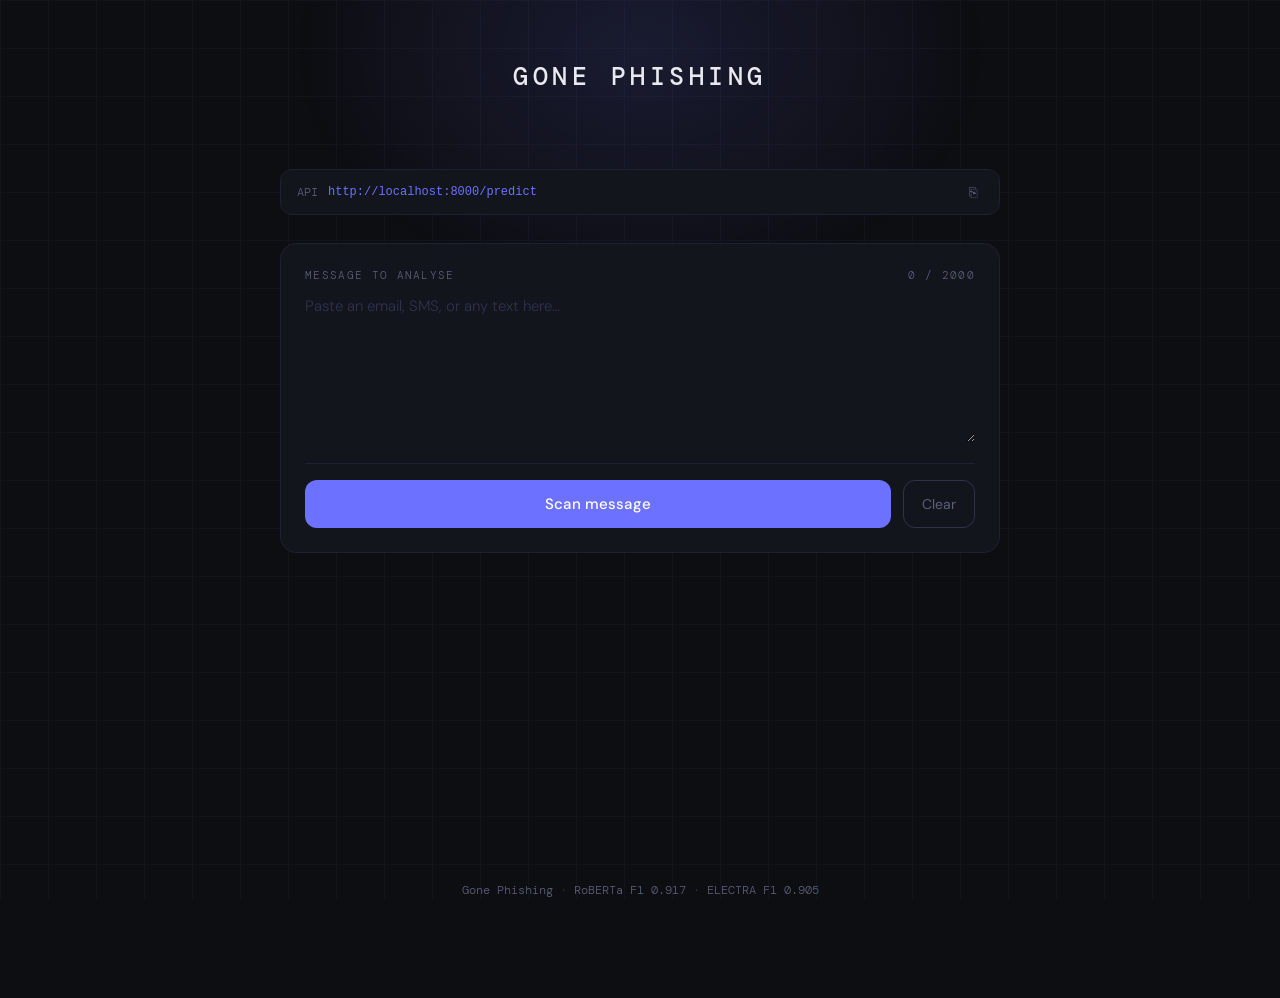
==== commit 1759993e: "Update" ====
--- a/webapp.html
+++ b/webapp.html
@@ -3,7 +3,7 @@
 <head>
   <meta charset="UTF-8" />
   <meta name="viewport" content="width=device-width, initial-scale=1.0" />
-  <title>Gone Phishing — Spam Detection</title>
+  <title>Gone Phishing</title>
   <link rel="preconnect" href="https://fonts.googleapis.com" />
   <link href="https://fonts.googleapis.com/css2?family=DM+Mono:wght@400;500&family=Playfair+Display:wght@700;900&family=DM+Sans:wght@300;400;500&display=swap" rel="stylesheet" />
   <link rel="stylesheet" href="style.css" />
@@ -13,11 +13,8 @@
 
   <header>
     <div class="logo-mark">
-      <div class="logo-icon">🎣</div>
       <span class="logo-name">Gone Phishing</span>
     </div>
-    <h1>Is it <span>spam?</span></h1>
-    <p class="subtitle">Ensemble classifier powered by RoBERTa-Large &amp; ELECTRA-Large. Paste any message and get an instant verdict.</p>
   </header>
 
   <!-- API URL hint -->
--- a/style.css
+++ b/style.css
@@ -74,21 +74,13 @@
   margin-bottom: 20px;
 }
 
-.logo-icon {
-  width: 38px; height: 38px;
-  background: var(--accent);
-  border-radius: 10px;
-  display: flex; align-items: center; justify-content: center;
-  font-size: 18px;
-}
-
 .logo-name {
   font-family: 'DM Mono', monospace;
-  font-size: 13px;
+  font-size: 25px;
   font-weight: 500;
   letter-spacing: 0.18em;
   text-transform: uppercase;
-  color: var(--muted);
+  color: var(--text);
 }
 
 h1 {
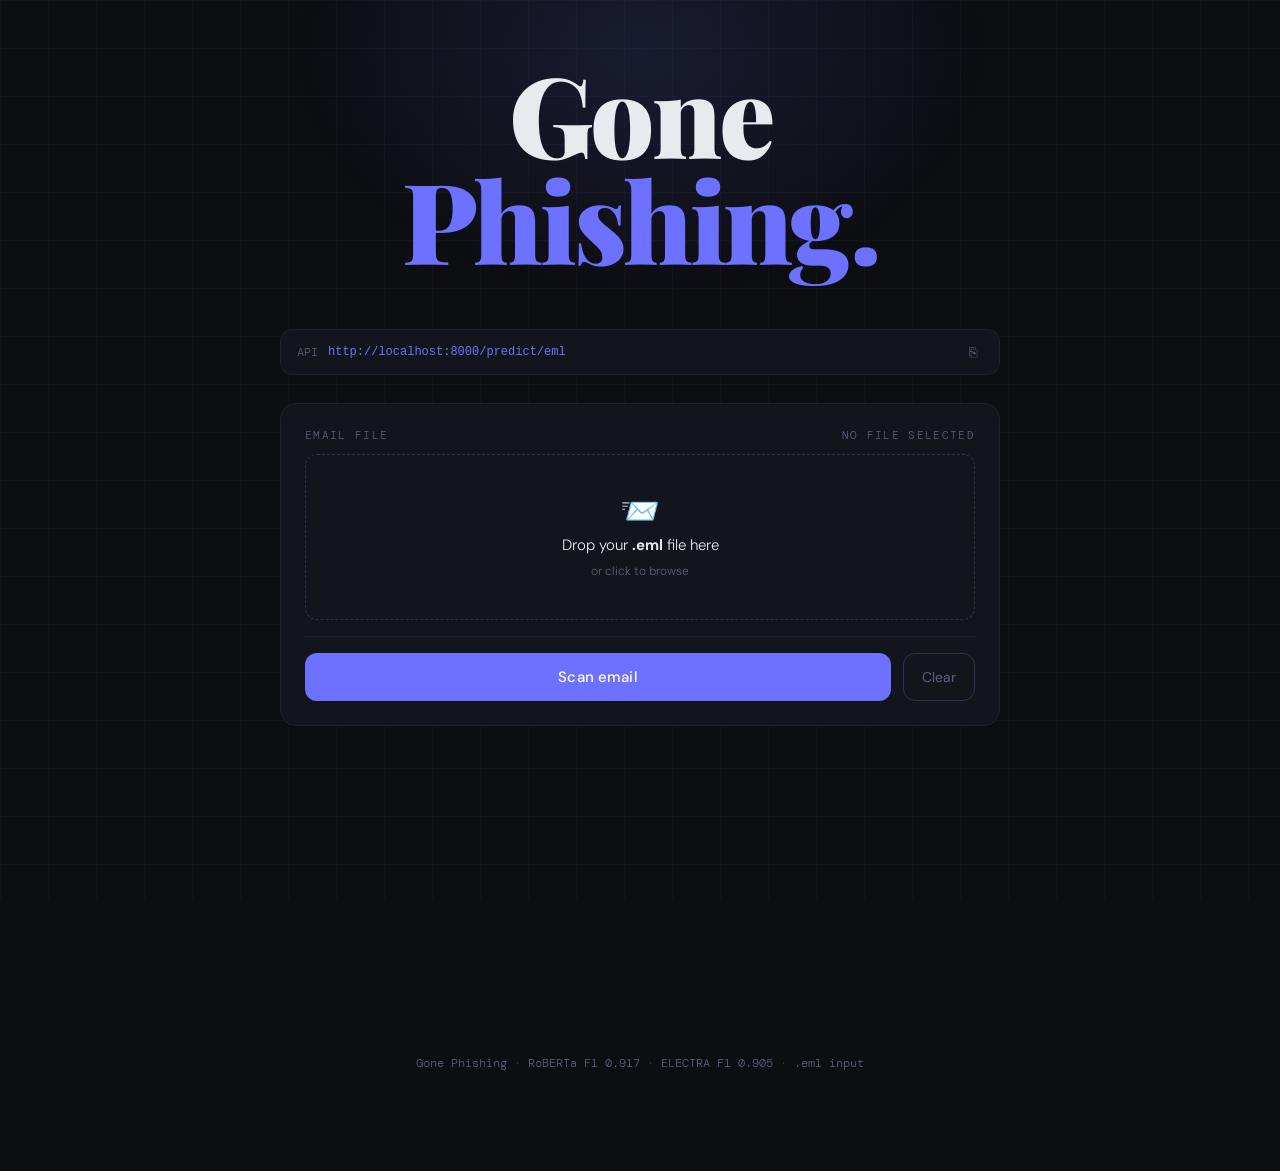
==== commit b2d18b22: "Model Update" ====
--- a/webapp.html
+++ b/webapp.html
@@ -3,7 +3,7 @@
 <head>
   <meta charset="UTF-8" />
   <meta name="viewport" content="width=device-width, initial-scale=1.0" />
-  <title>Gone Phishing</title>
+  <title>Gone Phishing — Spam Detection</title>
   <link rel="preconnect" href="https://fonts.googleapis.com" />
   <link href="https://fonts.googleapis.com/css2?family=DM+Mono:wght@400;500&family=Playfair+Display:wght@700;900&family=DM+Sans:wght@300;400;500&display=swap" rel="stylesheet" />
   <link rel="stylesheet" href="style.css" />
@@ -12,15 +12,13 @@
 <div class="wrap">
 
   <header>
-    <div class="logo-mark">
-      <span class="logo-name">Gone Phishing</span>
-    </div>
+    <h1>Gone<br /><span>Phishing.</span></h1>
   </header>
 
   <!-- API URL hint -->
   <div class="api-hint">
     <span>API</span>
-    <code id="api-url">http://localhost:8000/predict</code>
+    <code id="api-url">http://localhost:8000/predict/eml</code>
     <button class="copy-btn" onclick="copyAPI()" title="Copy URL">⎘</button>
   </div>
 
@@ -28,17 +26,21 @@
   <div class="error-banner" id="error-banner"></div>
 
   <!-- Input -->
-  <div class="input-card">
+  <div class="input-card" id="drop-zone">
     <div class="input-label">
-      <span>Message to analyse</span>
-      <span id="char-count">0 / 2000</span>
+      <span>Email file</span>
+      <span id="file-name">No file selected</span>
     </div>
-    <textarea id="msg-input" maxlength="2000"
-      placeholder="Paste an email, SMS, or any text here…"></textarea>
+    <div class="drop-area" id="drop-area" onclick="document.getElementById('eml-input').click()">
+      <div class="drop-icon">📨</div>
+      <p class="drop-primary">Drop your <strong>.eml</strong> file here</p>
+      <p class="drop-secondary">or click to browse</p>
+    </div>
+    <input type="file" id="eml-input" accept=".eml" style="display:none" />
     <div class="btn-row">
       <button class="btn-scan" id="scan-btn" onclick="runScan()">
         <div class="spinner" id="spinner"></div>
-        <span id="btn-label">Scan message</span>
+        <span id="btn-label">Scan email</span>
       </button>
       <button class="btn-clear" onclick="clearAll()">Clear</button>
     </div>
@@ -79,10 +81,10 @@
   </div>
 
   <footer>
-    Gone Phishing <span>·</span> RoBERTa F1 0.917 <span>·</span> ELECTRA F1 0.905
+    Gone Phishing <span>·</span> RoBERTa F1 0.917 <span>·</span> ELECTRA F1 0.905 <span>·</span> .eml input
   </footer>
 
 </div>
 <script src="app.js"></script>
 </body>
-</html>
+</html>
--- a/style.css
+++ b/style.css
@@ -74,25 +74,43 @@
   margin-bottom: 20px;
 }
 
+.logo-icon {
+  width: 38px; height: 38px;
+  background: var(--accent);
+  border-radius: 10px;
+  display: flex; align-items: center; justify-content: center;
+  font-size: 18px;
+}
+
 .logo-name {
   font-family: 'DM Mono', monospace;
-  font-size: 25px;
+  font-size: 13px;
   font-weight: 500;
   letter-spacing: 0.18em;
   text-transform: uppercase;
-  color: var(--text);
+  color: var(--muted);
 }
 
 h1 {
   font-family: 'Playfair Display', serif;
-  font-size: clamp(2.4rem, 6vw, 3.8rem);
+  font-size: clamp(3.8rem, 12vw, 7rem);
   font-weight: 900;
-  line-height: 1.05;
-  letter-spacing: -0.02em;
-  margin-bottom: 14px;
+  line-height: 0.95;
+  letter-spacing: -0.03em;
+  margin-bottom: 20px;
 }
 
 h1 span { color: var(--accent); }
+
+.inline-code {
+  font-family: 'DM Mono', monospace;
+  font-size: 13px;
+  background: var(--accent-lo);
+  color: var(--accent);
+  border: 1px solid #6c72ff33;
+  border-radius: 4px;
+  padding: 1px 6px;
+}
 
 .subtitle {
   color: var(--muted);
@@ -126,23 +144,44 @@
   align-items: center;
 }
 
-#char-count { font-size: 11px; color: var(--muted); }
-
-textarea {
-  width: 100%;
-  min-height: 148px;
-  background: transparent;
-  border: none;
-  outline: none;
+#file-name { font-size: 11px; color: var(--muted); }
+
+/* ── Drop zone ── */
+.drop-area {
+  border: 1.5px dashed var(--border-hi);
+  border-radius: 12px;
+  padding: 40px 24px;
+  display: flex;
+  flex-direction: column;
+  align-items: center;
+  gap: 8px;
+  cursor: pointer;
+  transition: border-color 0.2s, background 0.2s;
+  user-select: none;
+}
+
+.drop-area:hover,
+.drop-area.dragover {
+  border-color: var(--accent);
+  background: var(--accent-lo);
+}
+
+.drop-area.has-file {
+  border-color: var(--ham);
+  background: var(--ham-lo);
+}
+
+.drop-icon { font-size: 32px; line-height: 1; }
+
+.drop-primary {
+  font-size: 15px;
   color: var(--text);
-  font-family: 'DM Sans', sans-serif;
-  font-size: 15px;
-  font-weight: 300;
-  line-height: 1.7;
-  resize: vertical;
-}
-
-textarea::placeholder { color: #2e3250; }
+}
+
+.drop-secondary {
+  font-size: 12px;
+  color: var(--muted);
+}
 
 .btn-row {
   display: flex;
@@ -390,4 +429,4 @@
   transition: color 0.15s;
 }
 
-.copy-btn:hover { color: var(--text); }
+.copy-btn:hover { color: var(--text); }
